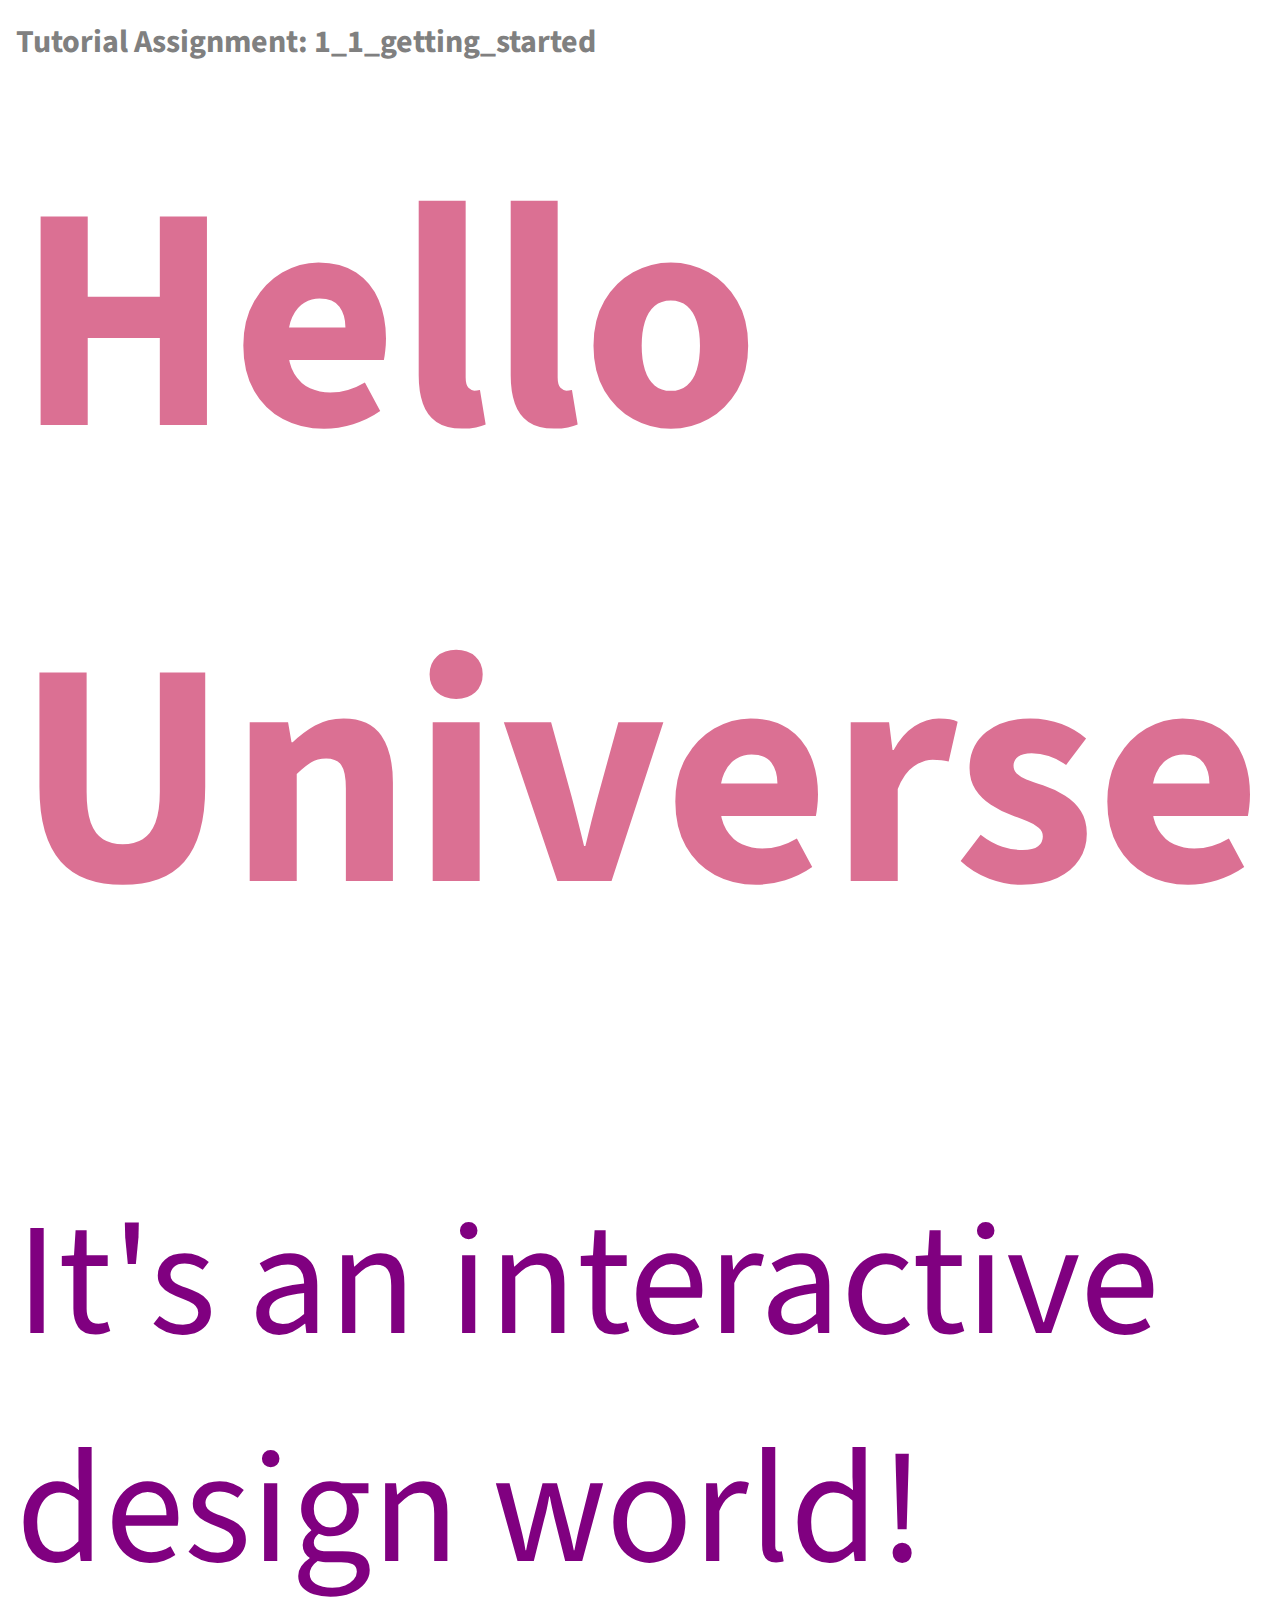
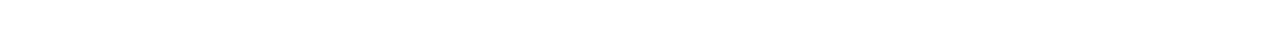
==== 1_1_getting_started/index.html @ 982ced9b "Add files via upload" ====
<!DOCTYPE html>
  <head>
    <meta charset="utf-8">
    <title>Interactive Data Visualization Tutorial</title>
    <link rel="stylesheet" href="https://fonts.googleapis.com/css?family=Source+Sans+Pro">
    <link rel="stylesheet" href="./style.css">
  </head>
  <body>
    <h3>Tutorial Assignment: 1_1_getting_started </h3>
    <h1>Hello Universe</h1>
    <p>It's an interactive design world!</p>
  </body>
</html>
---- 1_1_getting_started/style.css ----
body {
  font-family: "Source Sans Pro", sans-serif;
  font-size: 16px;
  padding: .5em;
}

h1 {
  font-size: 20em; 
  margin: 0.10em 0; color: palevioletred
}

h3 {
  font-size: 2em;
  margin: 0.1em 0; color: grey
}

p {
  font-size: 10em; color: purple; margin-block-end: 10pt;
}
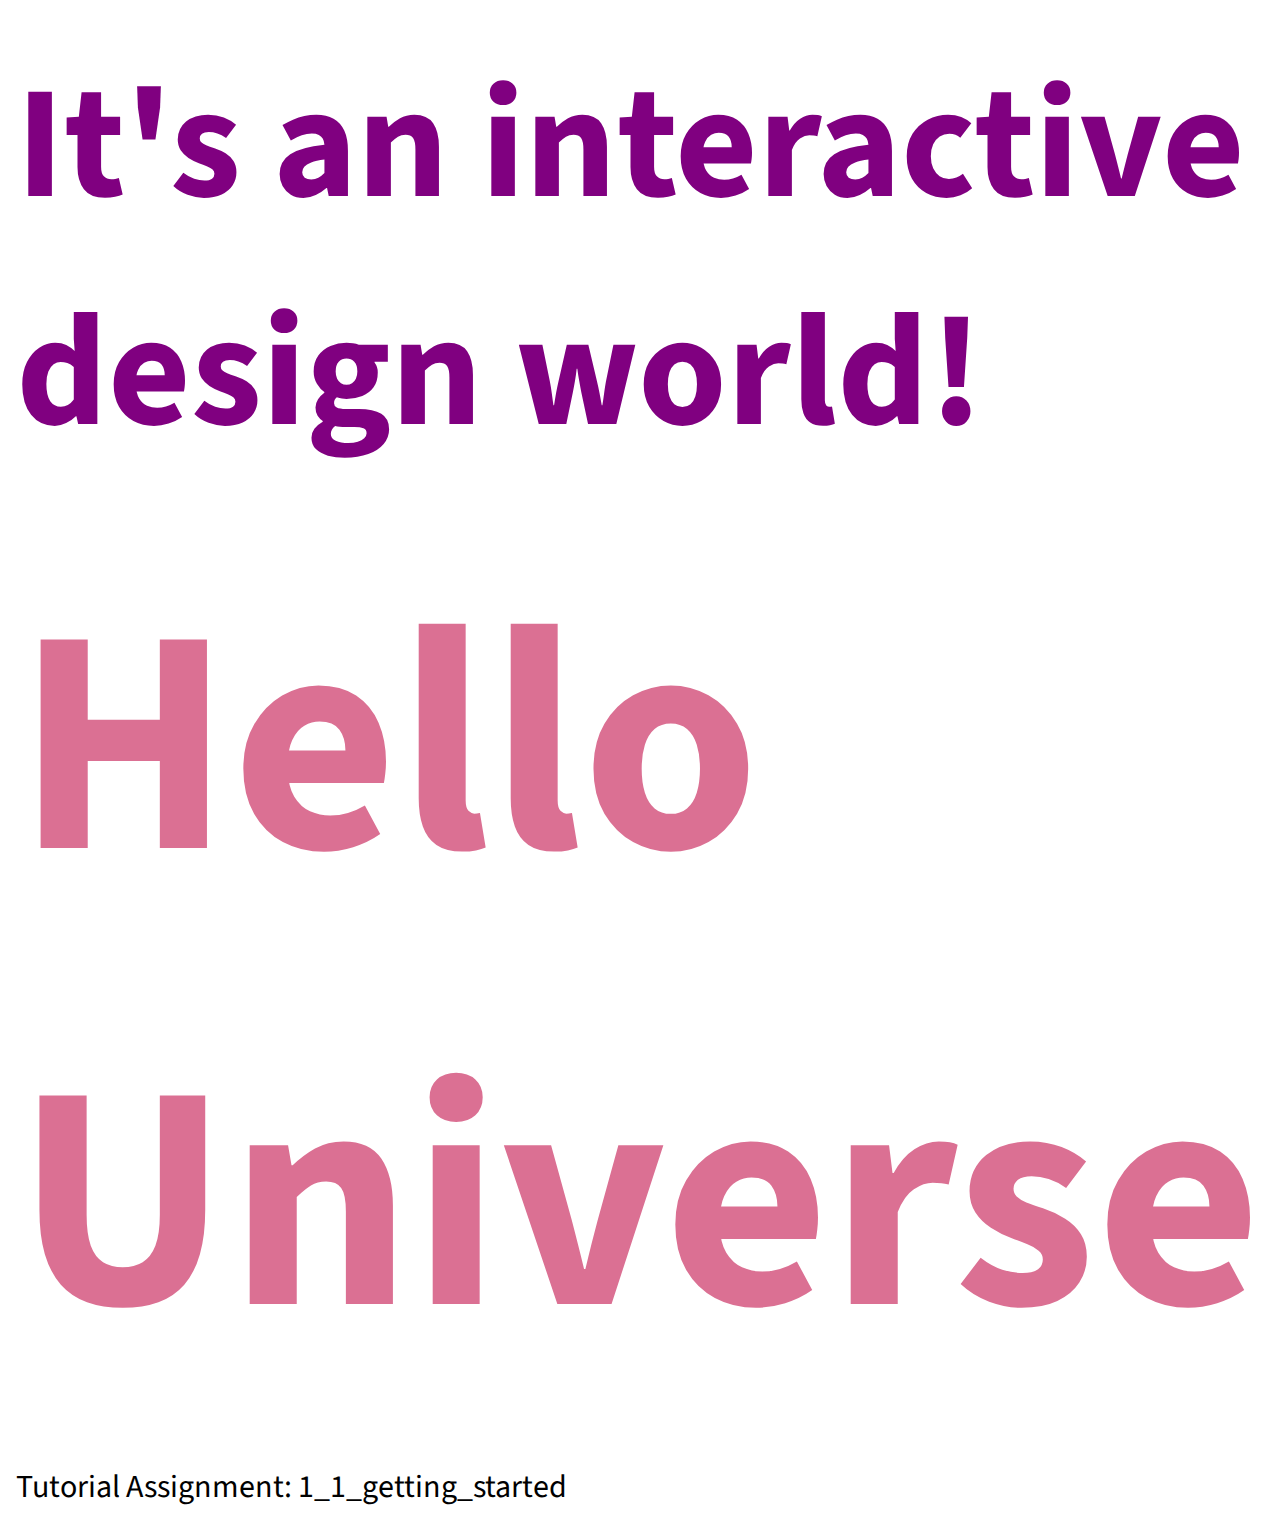
==== commit 9ee105cc: "completeed tutorial 1" ====
--- a/1_1_getting_started/index.html
+++ b/1_1_getting_started/index.html
@@ -6,8 +6,8 @@
     <link rel="stylesheet" href="./style.css">
   </head>
   <body>
-    <h3>Tutorial Assignment: 1_1_getting_started </h3>
+    <h3>It's an interactive design world!</h3>
     <h1>Hello Universe</h1>
-    <p>It's an interactive design world!</p>
+    <p>Tutorial Assignment: 1_1_getting_started</p>
   </body>
 </html>--- a/1_1_getting_started/style.css
+++ b/1_1_getting_started/style.css
@@ -10,10 +10,10 @@
 }
 
 h3 {
-  font-size: 2em;
-  margin: 0.1em 0; color: grey
+  font-size: 10em;
+  margin: 0.1em 0; color:purple
 }
 
 p {
-  font-size: 10em; color: purple; margin-block-end: 10pt;
+  font-size: 2em; color:grey p; margin-block-end: 10pt;
 }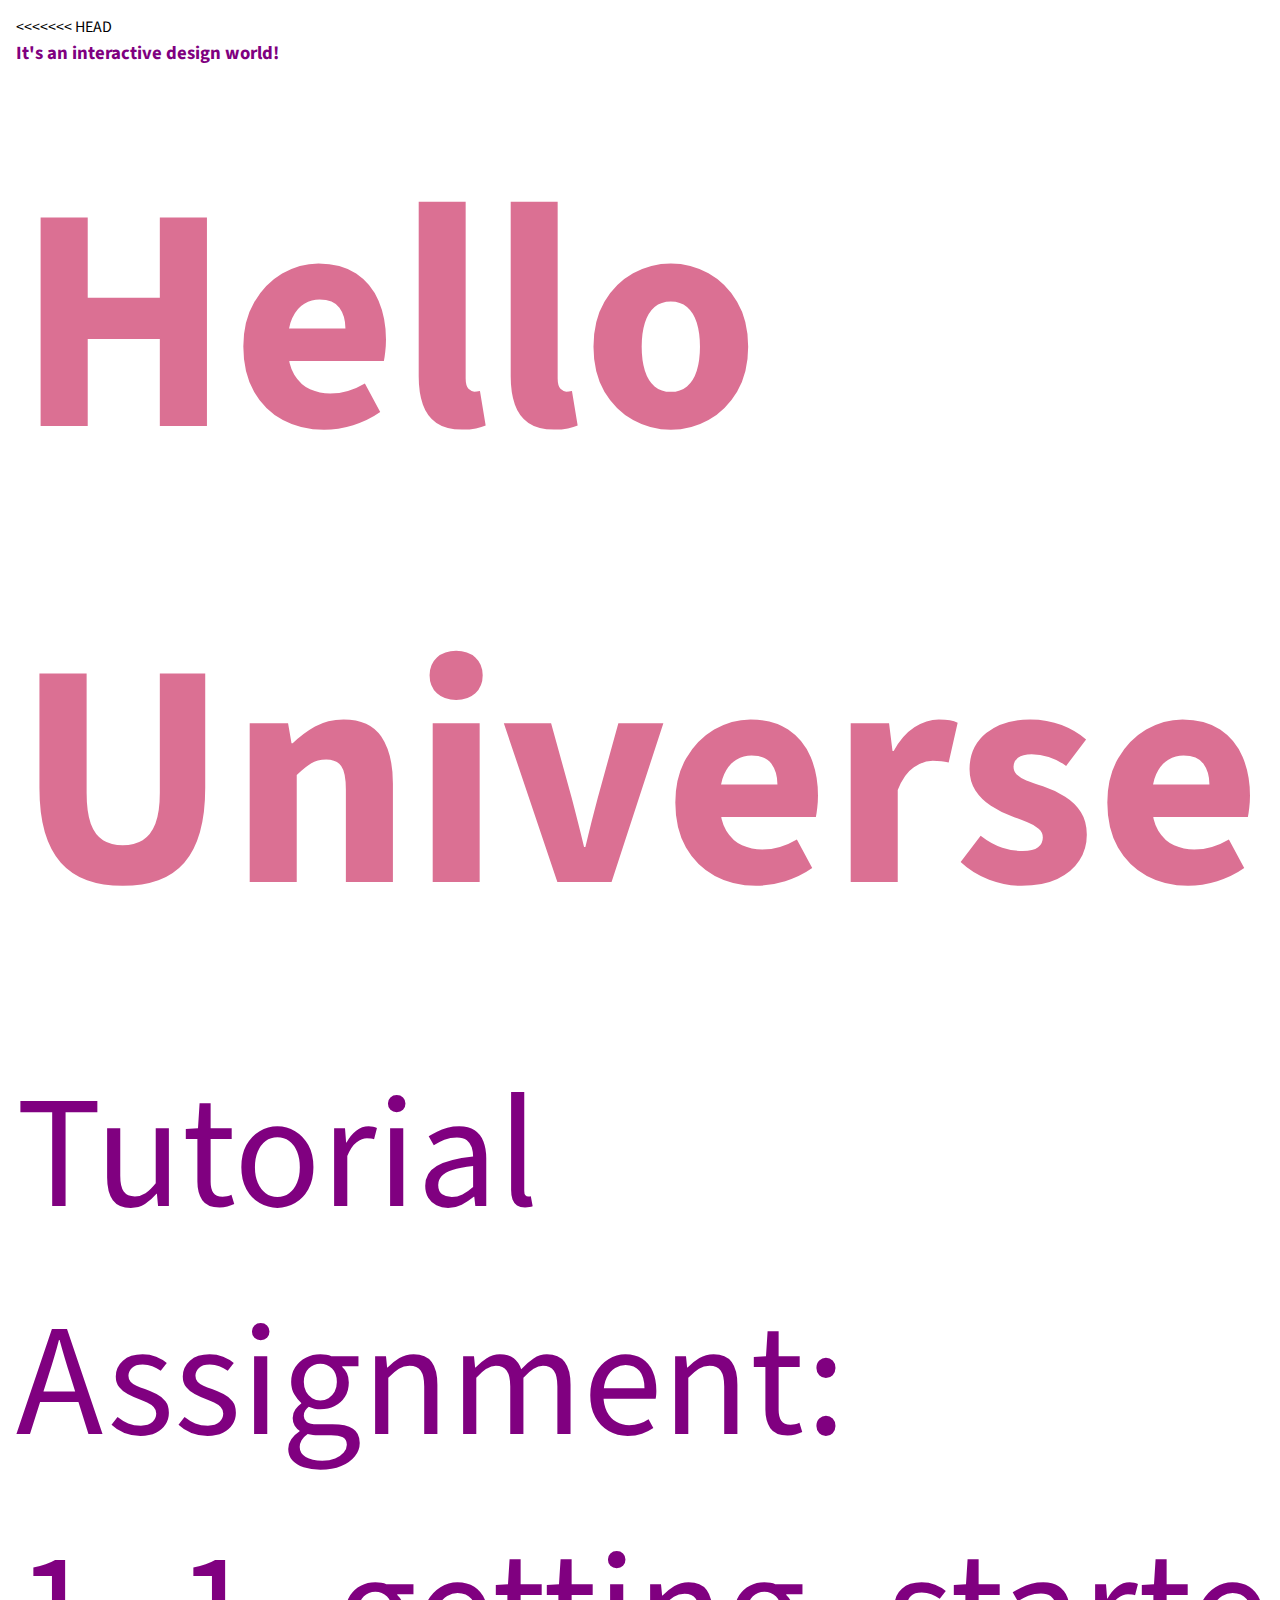
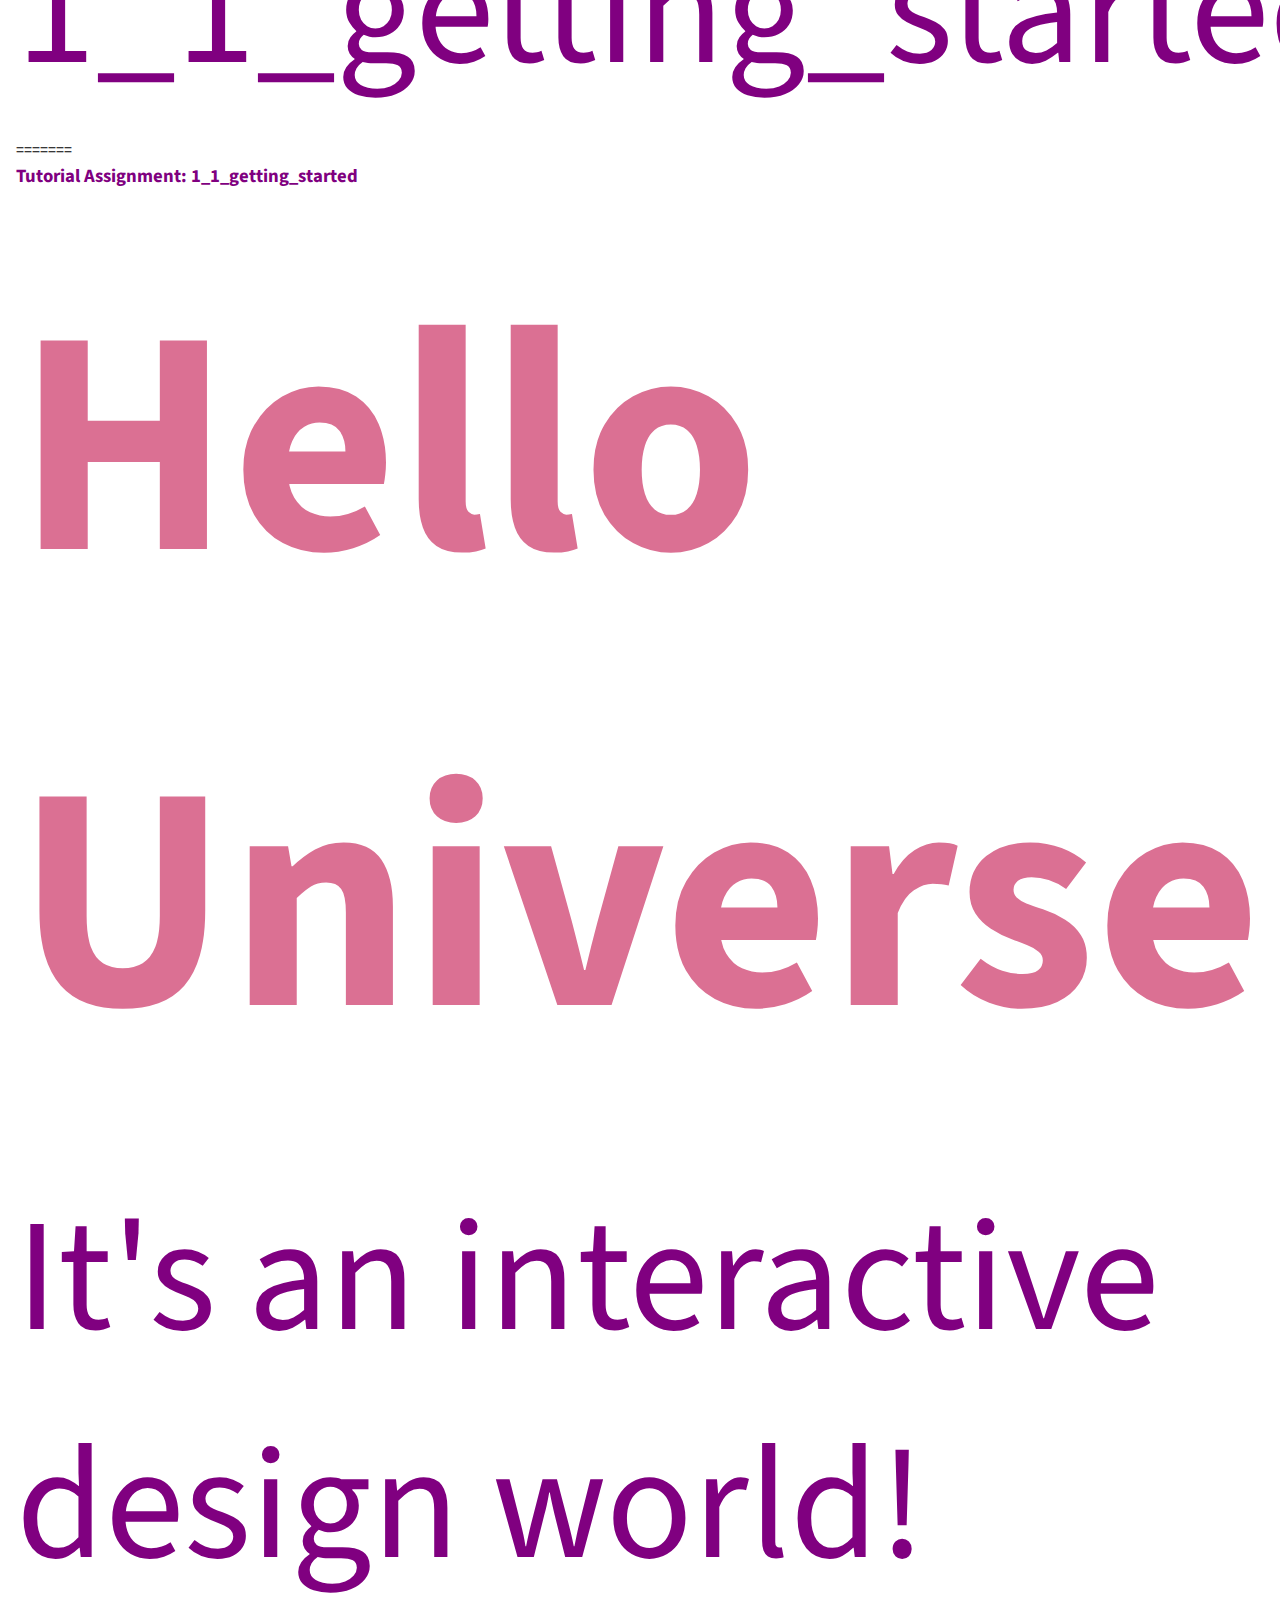
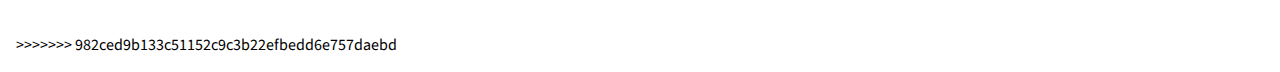
==== commit 94f79598: "Merge branch 'main' of https://github.com/kellyannc/Interactive-Data-Vis-Fall2021 into main" ====
--- a/1_1_getting_started/index.html
+++ b/1_1_getting_started/index.html
@@ -6,8 +6,14 @@
     <link rel="stylesheet" href="./style.css">
   </head>
   <body>
+<<<<<<< HEAD
     <h3>It's an interactive design world!</h3>
     <h1>Hello Universe</h1>
     <p>Tutorial Assignment: 1_1_getting_started</p>
+=======
+    <h3>Tutorial Assignment: 1_1_getting_started </h3>
+    <h1>Hello Universe</h1>
+    <p>It's an interactive design world!</p>
+>>>>>>> 982ced9b133c51152c9c3b22efbedd6e757daebd
   </body>
 </html>--- a/1_1_getting_started/style.css
+++ b/1_1_getting_started/style.css
@@ -10,10 +10,19 @@
 }
 
 h3 {
+<<<<<<< HEAD
   font-size: 10em;
   margin: 0.1em 0; color:purple
 }
 
 p {
   font-size: 2em; color:grey p; margin-block-end: 10pt;
+=======
+  font-size: 2em;
+  margin: 0.1em 0; color: grey
+}
+
+p {
+  font-size: 10em; color: purple; margin-block-end: 10pt;
+>>>>>>> 982ced9b133c51152c9c3b22efbedd6e757daebd
 }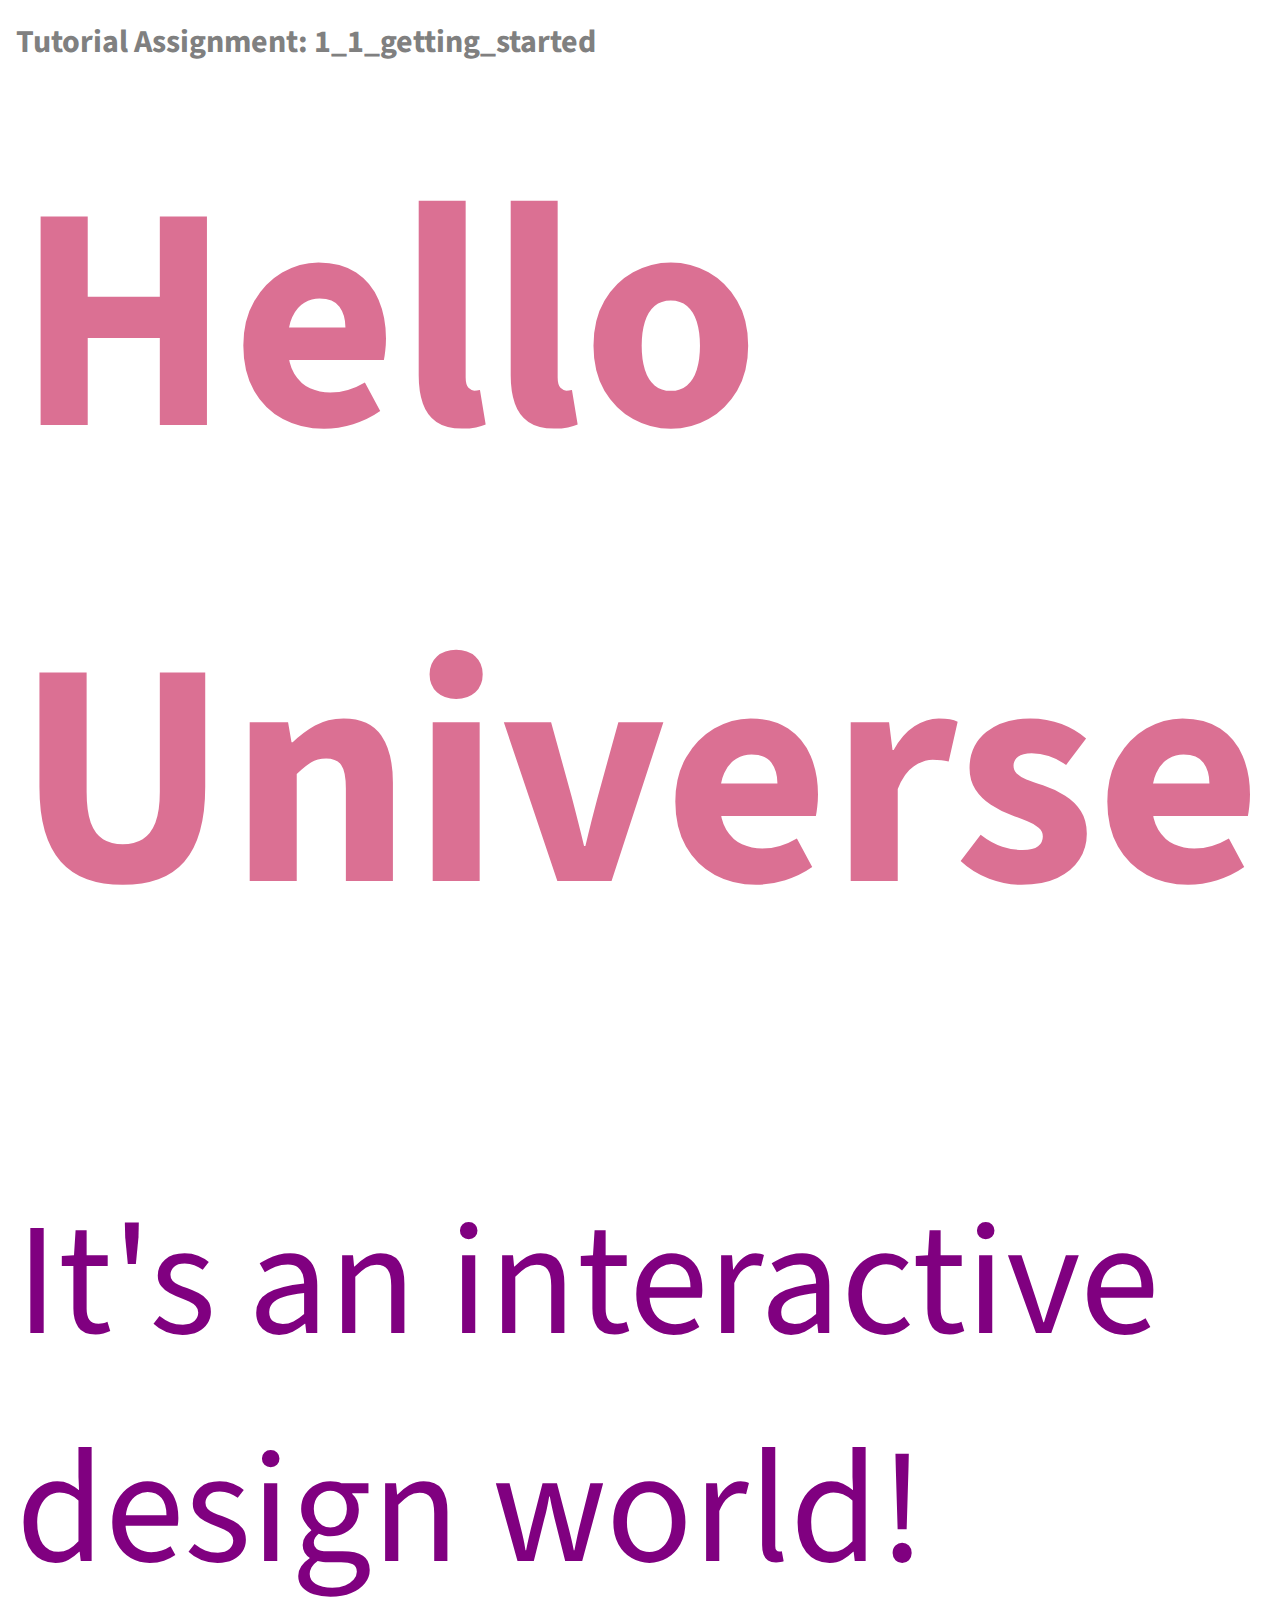
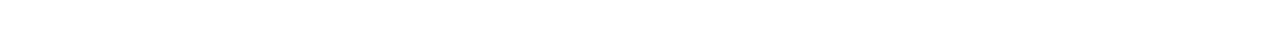
==== commit 520d8fc0: "92021_1" ====
--- a/1_1_getting_started/index.html
+++ b/1_1_getting_started/index.html
@@ -6,14 +6,8 @@
     <link rel="stylesheet" href="./style.css">
   </head>
   <body>
-<<<<<<< HEAD
-    <h3>It's an interactive design world!</h3>
-    <h1>Hello Universe</h1>
-    <p>Tutorial Assignment: 1_1_getting_started</p>
-=======
     <h3>Tutorial Assignment: 1_1_getting_started </h3>
     <h1>Hello Universe</h1>
     <p>It's an interactive design world!</p>
->>>>>>> 982ced9b133c51152c9c3b22efbedd6e757daebd
   </body>
 </html>--- a/1_1_getting_started/style.css
+++ b/1_1_getting_started/style.css
@@ -10,19 +10,10 @@
 }
 
 h3 {
-<<<<<<< HEAD
-  font-size: 10em;
-  margin: 0.1em 0; color:purple
-}
-
-p {
-  font-size: 2em; color:grey p; margin-block-end: 10pt;
-=======
   font-size: 2em;
   margin: 0.1em 0; color: grey
 }
 
 p {
   font-size: 10em; color: purple; margin-block-end: 10pt;
->>>>>>> 982ced9b133c51152c9c3b22efbedd6e757daebd
 }